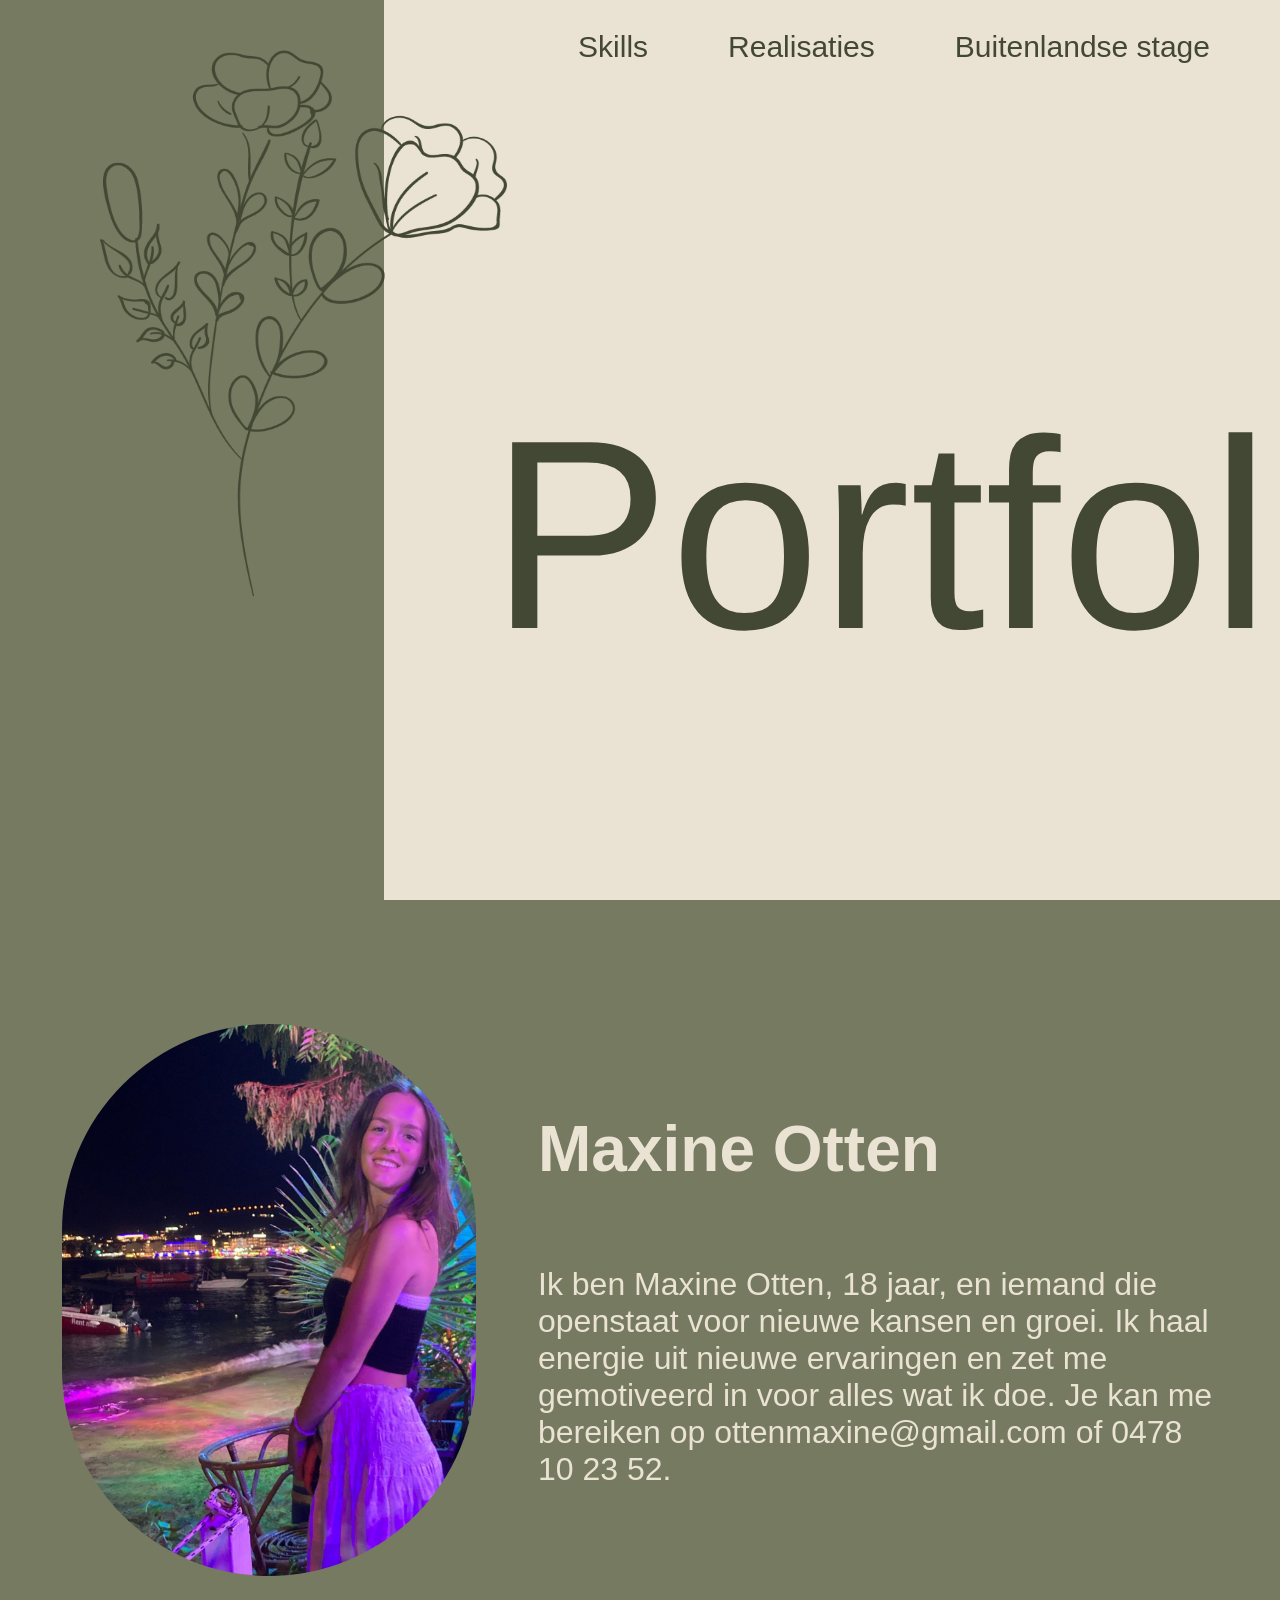
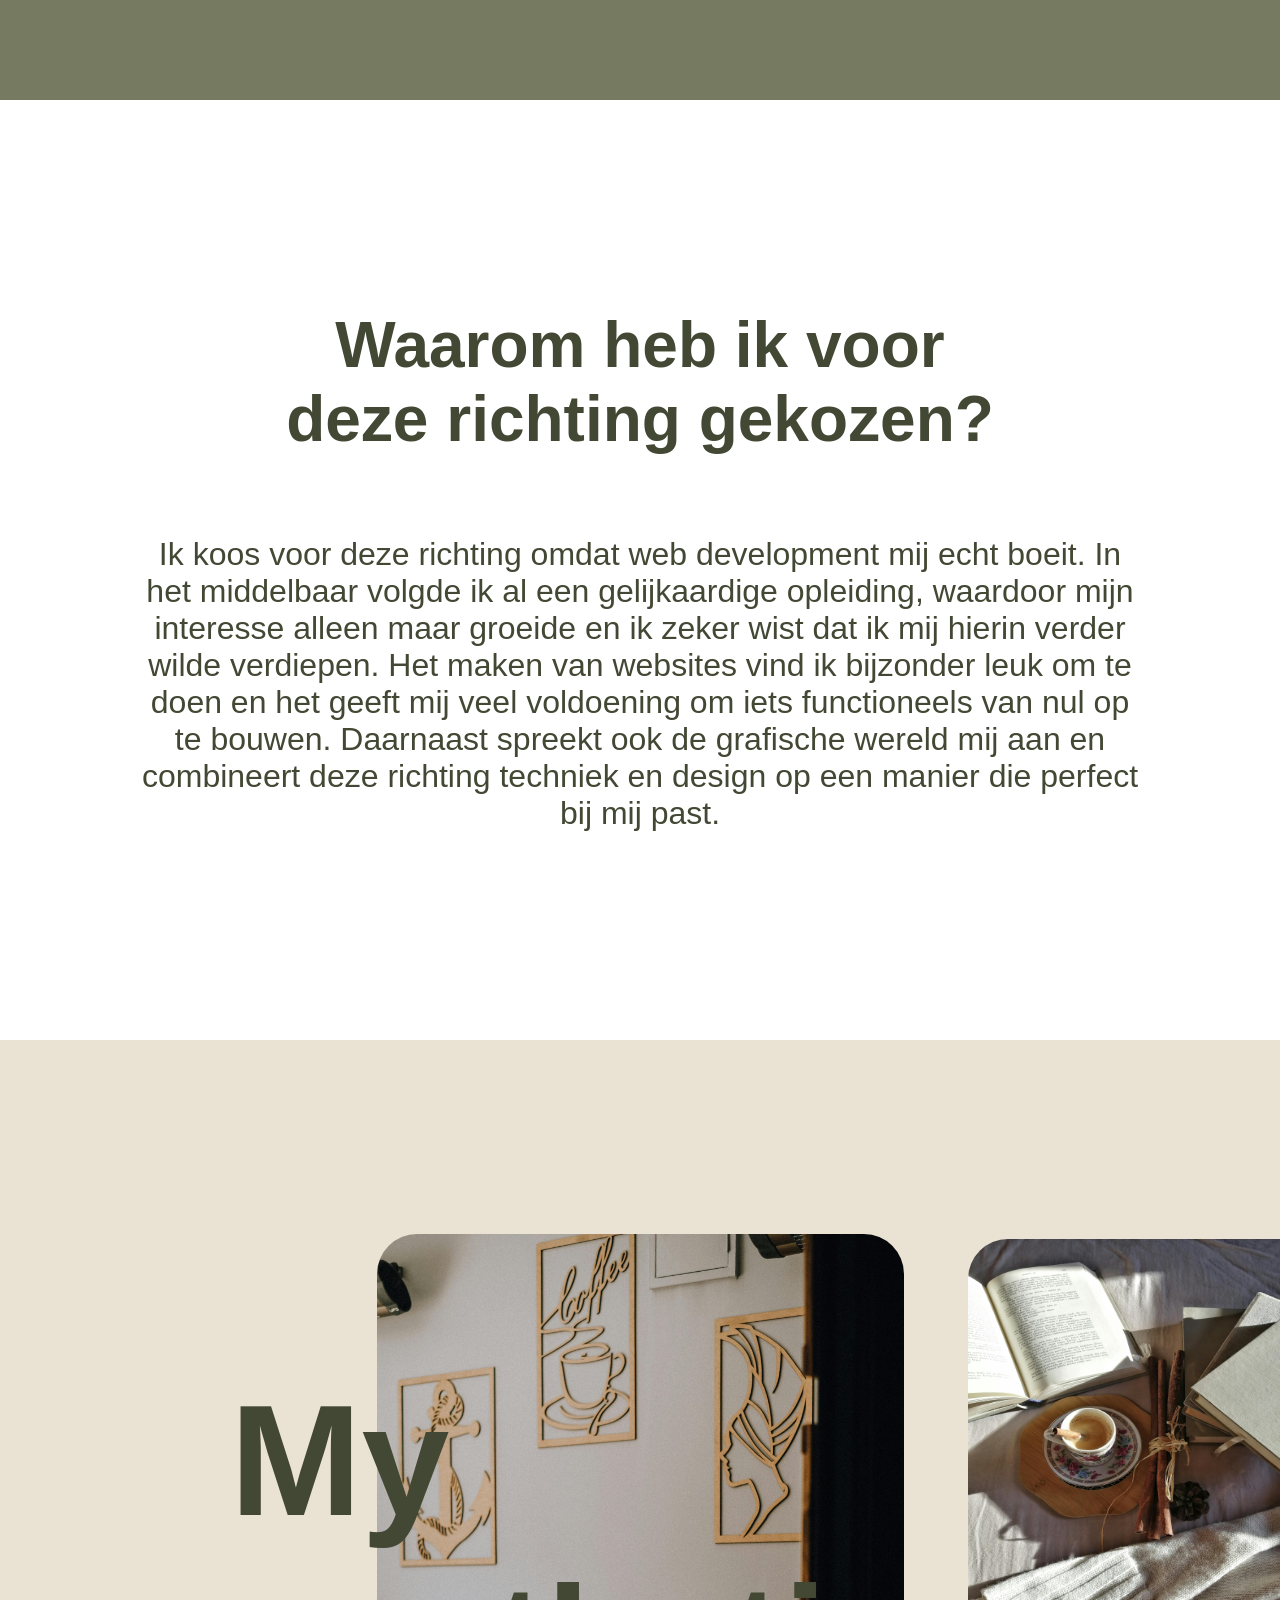
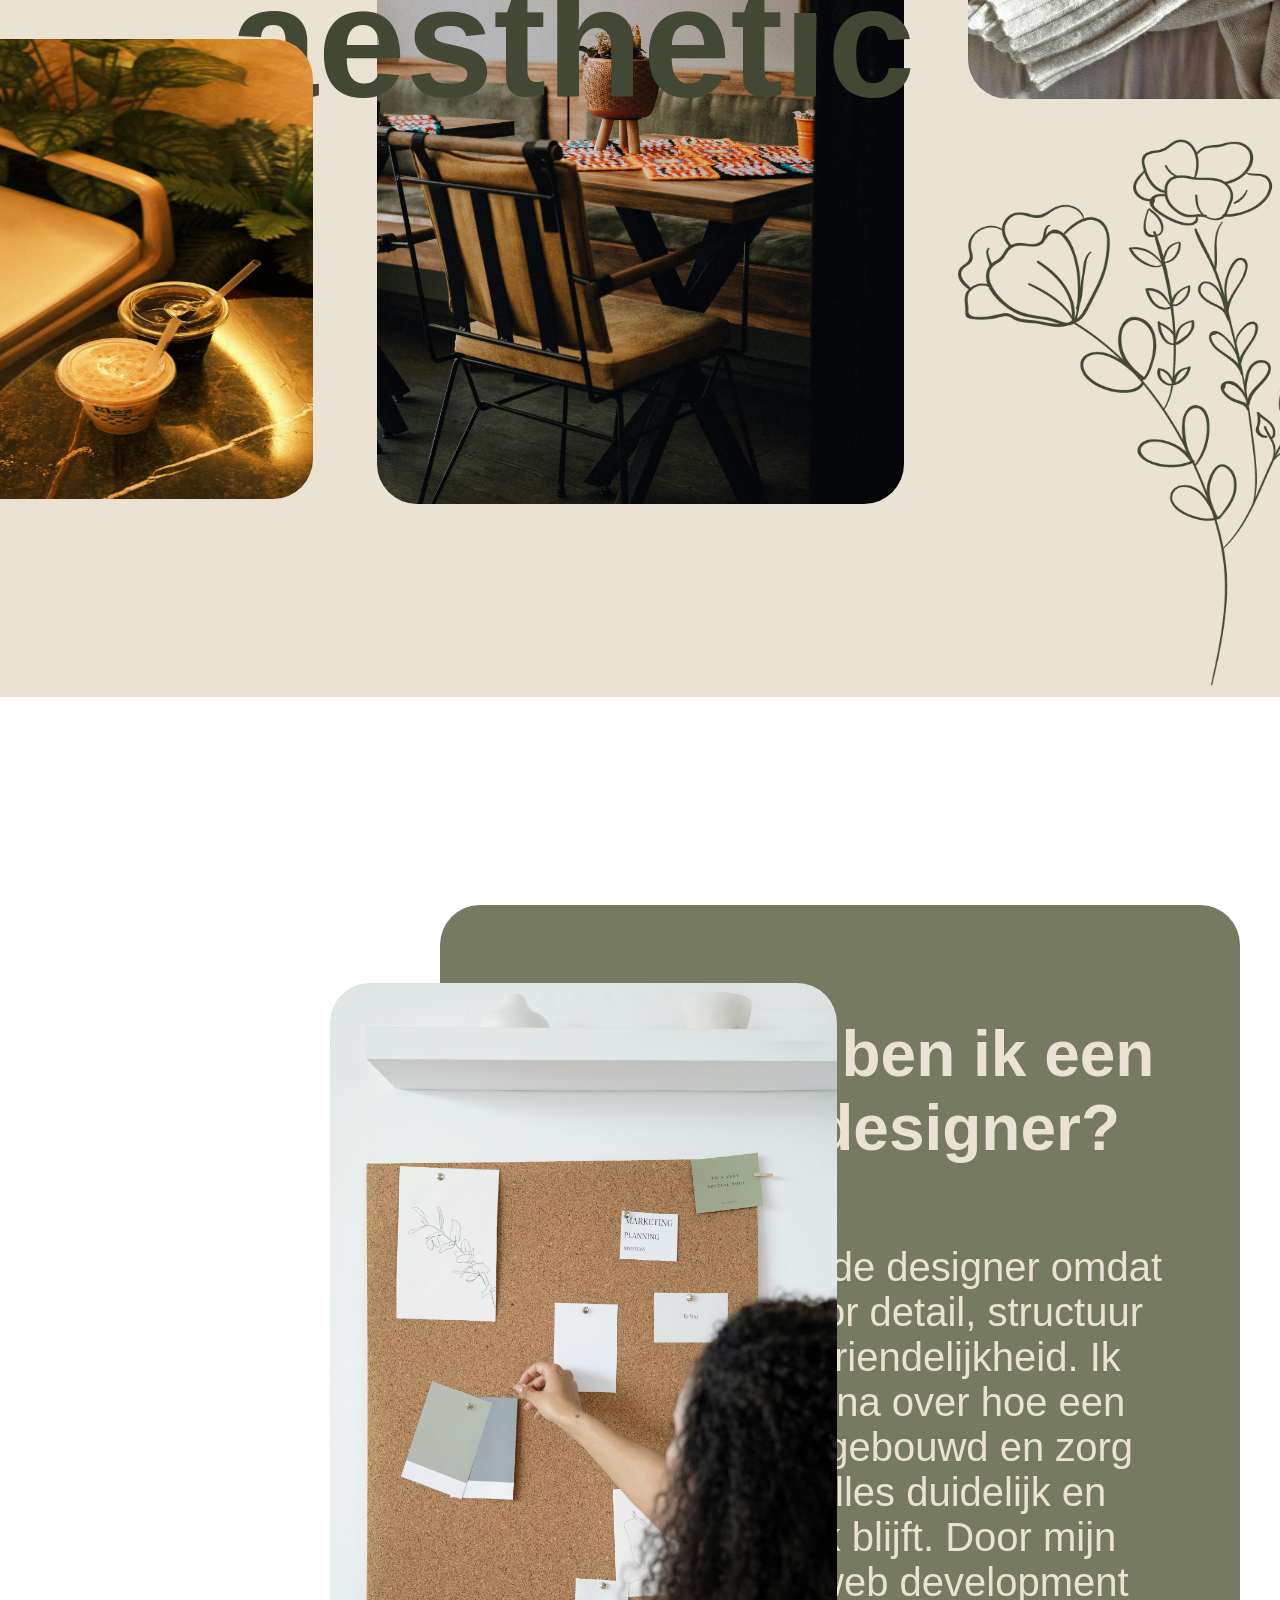
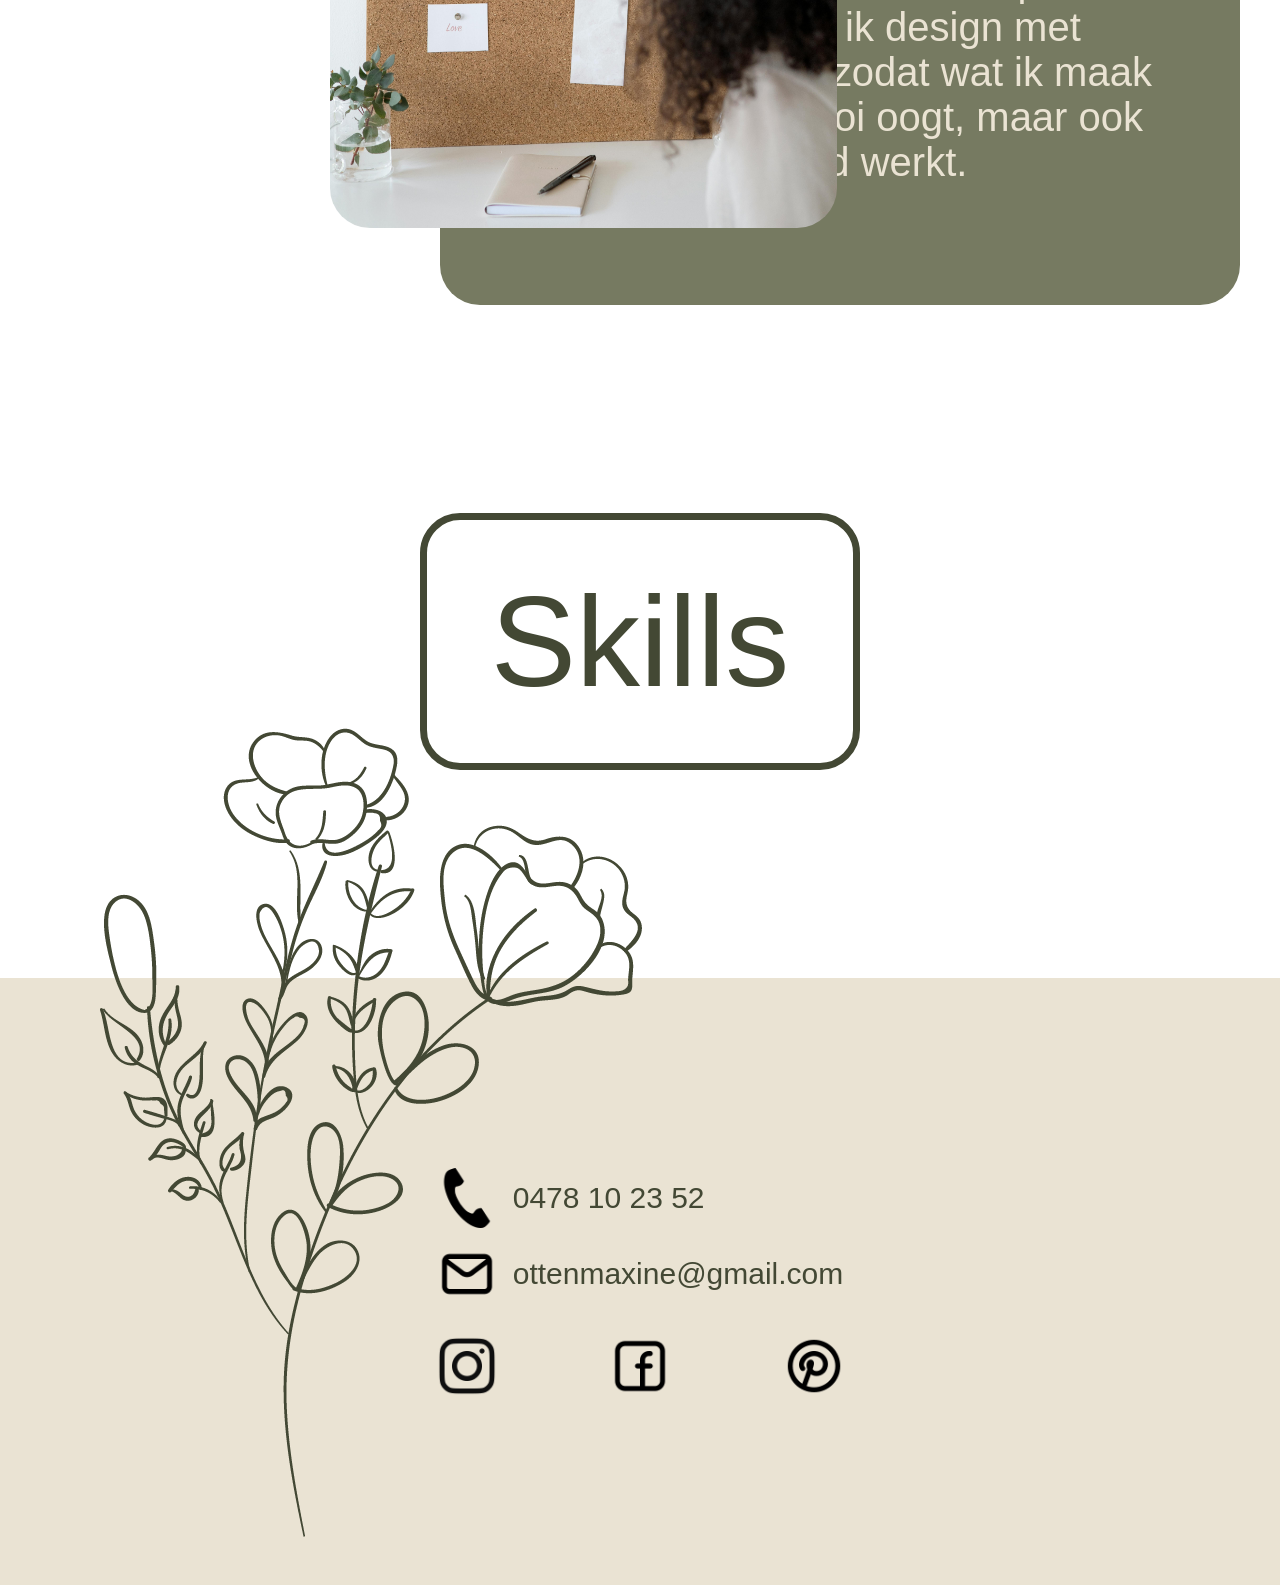
==== index.html @ 7de959f8 "Bestanden verplaatst van lokale repo naar correcte repo." ====
<!DOCTYPE html>
<html lang="nl">
<head>
    <meta charset="UTF-8">
    <title>Portfolio CV - Maxine</title>
    <link rel="stylesheet" href="style.css">
</head>
<body>
    <div class="bloem1">
        <img src="./img/bloem.png" alt="bloem">
    </div>
    <div class="bloem2">
        <img src="./img/bloem.png" alt="bloem">
    </div>
    <div class="pijl-boven">
        <a href="#portfolio"><img src="./icons/arrow-up.png" alt="pijl"></a>
    </div>
    <nav>
        <ul>
            <li><a href="Skills.html">Skills</a></li>
            <li><a href="#">Realisaties</a></li>
            <li><a href="buitelandse-stage.html">Buitenlandse stage</a></li>
        </ul>
    </nav>
    <div class="portfolio" id="portfolio">
        <div class="groen-vlak"></div>
        <h1>Portfolio</h1>
    </div>
    <header>
        <img src="./img/ik.jpg" alt="foto persoon">
        <div class="info">
            <h2>Maxine Otten</h2>
            <p>Ik ben Maxine Otten, 18 jaar, en iemand die openstaat voor nieuwe kansen en groei. Ik haal energie uit nieuwe ervaringen en zet me gemotiveerd in voor alles wat ik doe. Je kan me bereiken op ottenmaxine@gmail.com of 0478 10 23 52.</p>
        </div>
    </header>

    <main>
        <section class="richting">
            <h2>Waarom heb ik voor deze richting gekozen?</h2>
            <p>
                Ik koos voor deze richting omdat web development mij echt boeit. In het middelbaar volgde ik al een gelijkaardige opleiding, waardoor mijn interesse alleen maar groeide en ik zeker wist dat ik mij hierin verder wilde verdiepen. Het maken van websites vind ik bijzonder leuk om te doen en het geeft mij veel voldoening om iets functioneels van nul op te bouwen. Daarnaast spreekt ook de grafische wereld mij aan en combineert deze richting techniek en design op een manier die perfect bij mij past.
            </p>
        </section>

        <section class="vibes">
            <h2>My aesthetic</h2>
            <div class="afbeeldingen-vibes">
                <img class="foto1" src="./img/vibes1.jpg" alt="vibes foto 1">
                <img class="foto2" src="./img/vibes2.jpg" alt="vibes foto 2">
                <img class="foto3" src="./img/vibes3.jpg" alt="vibes foto 3">
            </div>
            <div class="bloem3">
                <img src="./img/bloem.png" alt="bloem">
            </div>
        </section>

        <section class="designer">
            <img src="./img/designer.jpg" alt="designer">
            <div class="designer-info">
                <h2>Waarom ben ik een goede designer?</h2>
                <p>
                    Ik ben een goede designer omdat ik oog heb voor detail, structuur en gebruiksvriendelijkheid. Ik denk logisch na over hoe een website is opgebouwd en zorg ervoor dat alles duidelijk en overzichtelijk blijft. Door mijn interesse in web development combineer ik design met functionaliteit, zodat wat ik maak niet alleen mooi oogt, maar ook goed werkt.
                </p>
            </div>
        </section>

        <section class="button-skills">
            <a href="Skills.html">Skills</a>
        </section>
    </main>

    <div class="bloem4">
        <img src="./img/bloem.png" alt="bloem">
    </div>

    <footer>
        <div class="gegevens">
            <div class="nummer">
                <img src="./icons/nummer.png" alt="telefoonnummer">
                <p>0478 10 23 52</p>
            </div>
            <div class="email">
                <img src="./icons/email.png" alt="email">
                <p>ottenmaxine@gmail.com</p>
            </div>
        </div>
        <div class="socials">
            <img src="./icons/instagram.png" alt="instagram">
            <img src="./icons/facebook.png" alt="facebook">
            <img src="./icons/pintrest.png" alt="pintrest">
        </div>
    </footer>
</body>
</html>
---- style.css ----
*{
    margin: 0;
    padding: 0;
    box-sizing: border-box;
}
html{
    scroll-behavior: smooth;
}
body{
    font-family: 'Arimox', sans-serif;
}
li{
    list-style: none;
}
.bloem1{
    position: relative;
}
.bloem1 img{
    position: absolute;
    top: 50px;
    left: 100px;
    width: 407px;
    height: 547px;
}
.bloem2{
    position: relative;
}
.bloem2 img{
    position: absolute;
    top: 630px;
    left: 1450px;
    width: 407px;
    height: 547px;
    transform: scaleX(-1);
}
.pijl-boven{
    position: fixed;
}
.pijl-boven img{
    position: absolute;
    top: 950px;
    left: 1770px;
    width: 100px;
    height: 100px;
}
nav{
    position: absolute;
    right: 70px;
    top: 30px;
}
nav ul{
    display: flex;
    gap: 5rem;
}
nav a{
    font-size: 30px;
    color: #434834;
    text-decoration: none;
}
a:hover{
    text-decoration: underline;
}
.portfolio{
    height: 100vh;
    display: flex;
    background-color: #EAE3D3;
}
.portfolio h1{
    font-size: 270px;
    font-weight: lighter;
    font-family: 'Aref Ruqaa', sans-serif;
    color: #434834;
    width: 70%;
    position: absolute;
    top: 380px;
    left: 490px;
}
.groen-vlak{
    width: 30%;
    background-color: #767A61;
}
header{
    background-color: #767A61;
    height: 800px;
    display: flex;
    justify-content: space-evenly;
    align-items: center;
    margin-bottom: 13rem;
}
header img{
    width: 414px;
    border-radius: 400px;
}
header h2{
    font-size: 64px;
    color: #EAE3D3;
    margin-bottom: 5rem;
}
header p{
    font-size: 32px;
    font-family: 'Aref Ruqaa', sans-serif;
    color: #EAE3D3;
    width: 680px;
}

.richting{
    display: flex;
    flex-direction: column;
    justify-content: center;
    align-items: center;
    margin-bottom: 13rem;
}
.richting h2{
    font-size: 64px;
    color: #434834;
    text-align: center;
    margin-bottom: 5rem;
    width: 750px;
}
.richting p{
    font-size: 32px;
    color: #434834;
    width: 1000px;
    text-align: center;
}

.vibes{
    background-color: #EAE3D3;
    height: 1257px;
    margin-bottom: 13rem;
    display: flex;
    align-items: center;
    justify-content: center;
}
.vibes h2{
    font-size: 158px;
    font-family: 'Aref Ruqaa', sans-serif;
    color: #434834;
    width: 50px;
    position: absolute;
    top: 2970px;
    left: 230px;
}
.vibes img{
    border-radius: 40px;
}
.afbeeldingen-vibes{
    display: flex;
    align-items: center;
    gap: 4rem;
}
.foto1{
    width: 390px;
    height: 460px;
    position: relative;
    top: 200px;

}
.foto2{
    width: 527px;
    height: 870px;
}
.foto3{
    width: 390px;
    height: 460px;
    position: relative;
    top: -200px;
}
.bloem3{
    position: relative;
}
.bloem3 img{
    position: absolute;
    top: 70px;
    left: -400px;
    width: 407px;
    height: 547px;
    transform: scaleX(-1);
}

.designer{
    display: flex;
    justify-content: center;
    align-items: center;
    margin-left: 25rem;
    margin-bottom: 13rem;
}
.designer-info{
    background-color: #767A61;
    border-radius: 40px;
    height: 1000px;
    width: 800px;
    display: flex;
    flex-direction: column;
    align-items: center;
    padding-left: 3rem;
}
.designer-info h2{
    font-size: 64px;
    color: #EAE3D3;
    text-align: center;
    margin: 7rem 0 5rem 0;
    width: 750px;
}
.designer-info p{
    font-size: 40px;
    color: #EAE3D3;
    width: 600px;
    text-align: center;
    margin-bottom: 5rem;
}
.designer img{
    width: 507px;
    height: 845px;
    border-radius: 40px;
    position: absolute;
    left: 330px;
}
.button-skills{
    display: flex;
    justify-content: center;
    align-items: center;
    margin-bottom: 13rem;
}

.button-skills a{
    text-decoration: none;
    font-size: 128px;
    font-family: 'Aref Ruqaa', sans-serif;
    color: #434834;
    border: 7px solid #434834;
    padding: 3rem 4rem;
    border-radius: 40px;
}

.bloem4{
    position: relative;
}
.bloem4 img{
    position: absolute;
    top: -250px;
    left: 100px;
}

footer{
    display: flex;
    flex-direction: column;
    justify-content: center;
    align-items: center;
    gap: 2rem;
    background: #EAE3D3;
    height: 607px;
}
footer p{
    font-size: 30px;
    color: #434834;
}
footer img{
    width: 60px;
}
.gegevens{
    display: flex;
    flex-direction: column;
    gap: 1rem;
}
.nummer, .email{
    display: flex;
    justify-content: left;
    align-items: center;
    gap: 1rem;
}
.socials{
    display: flex;
    justify-content: space-between;
    gap: 1rem;
    width: 407px;
}
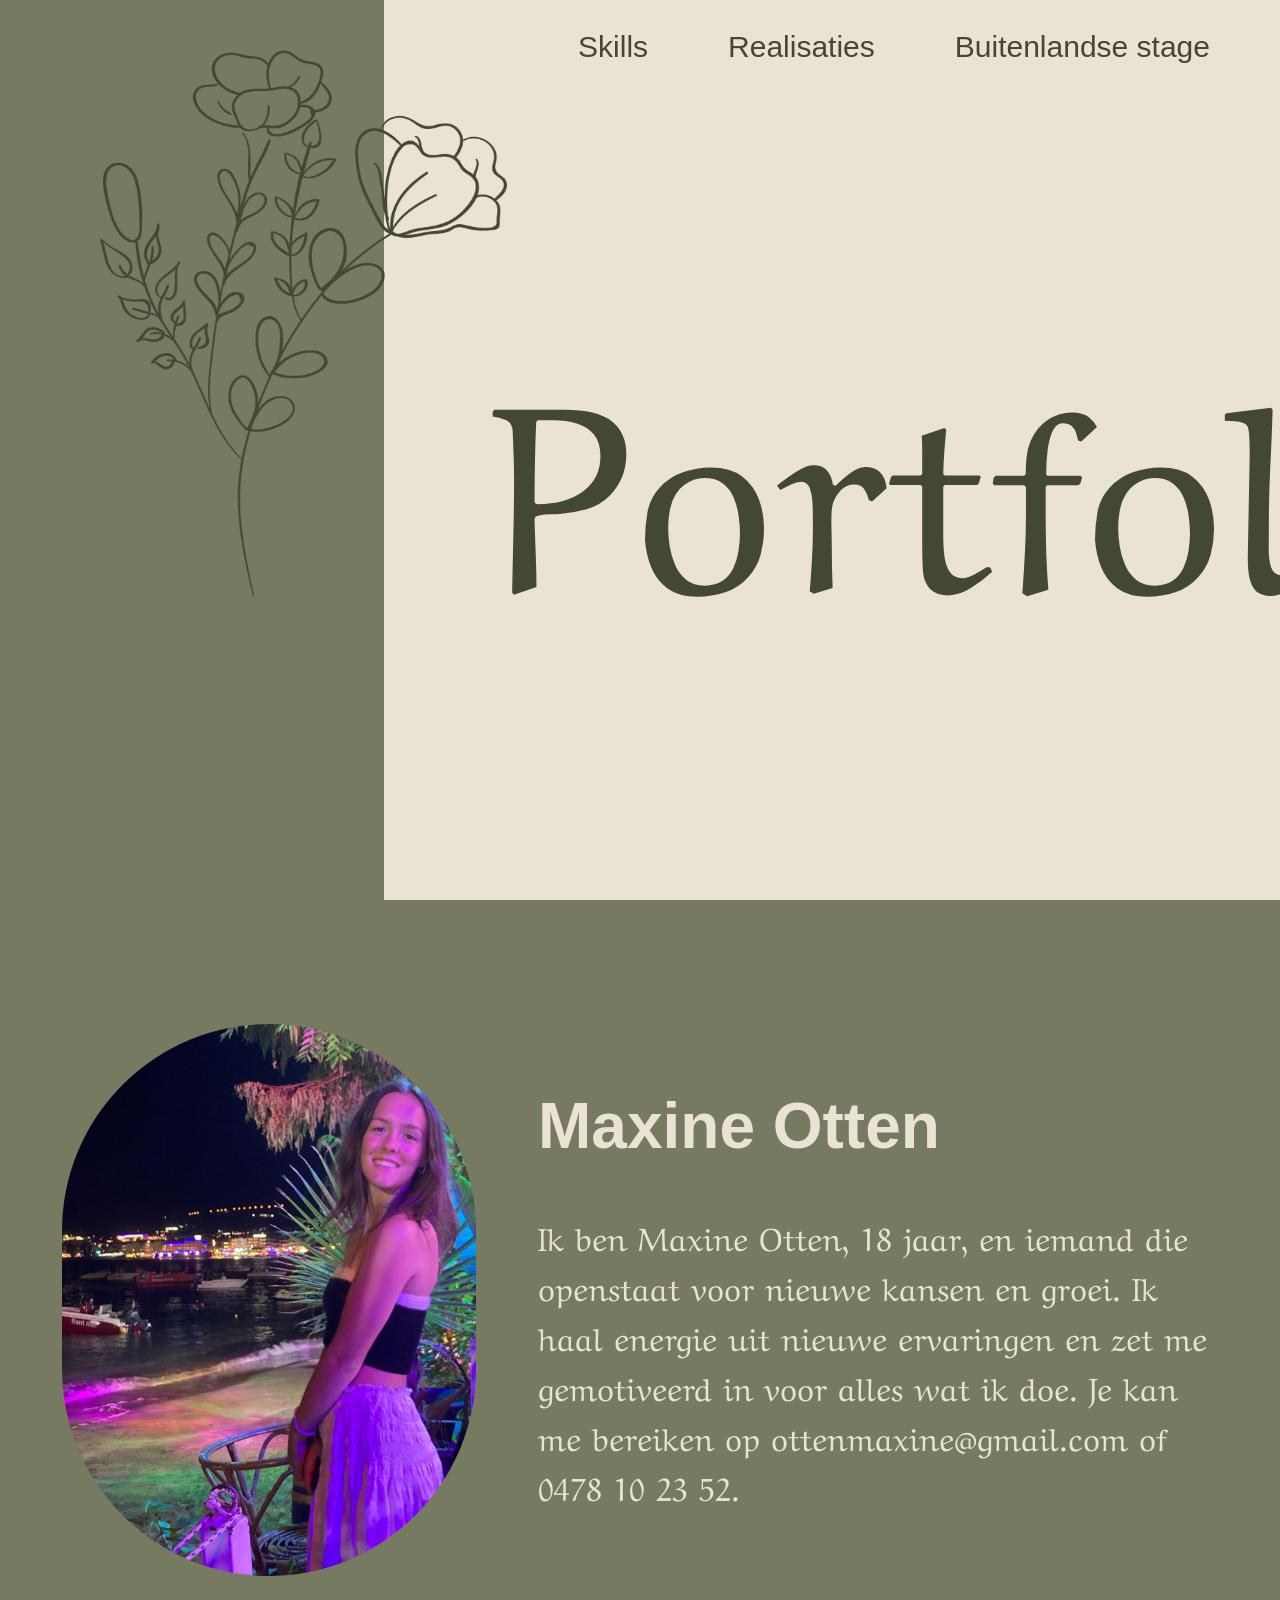
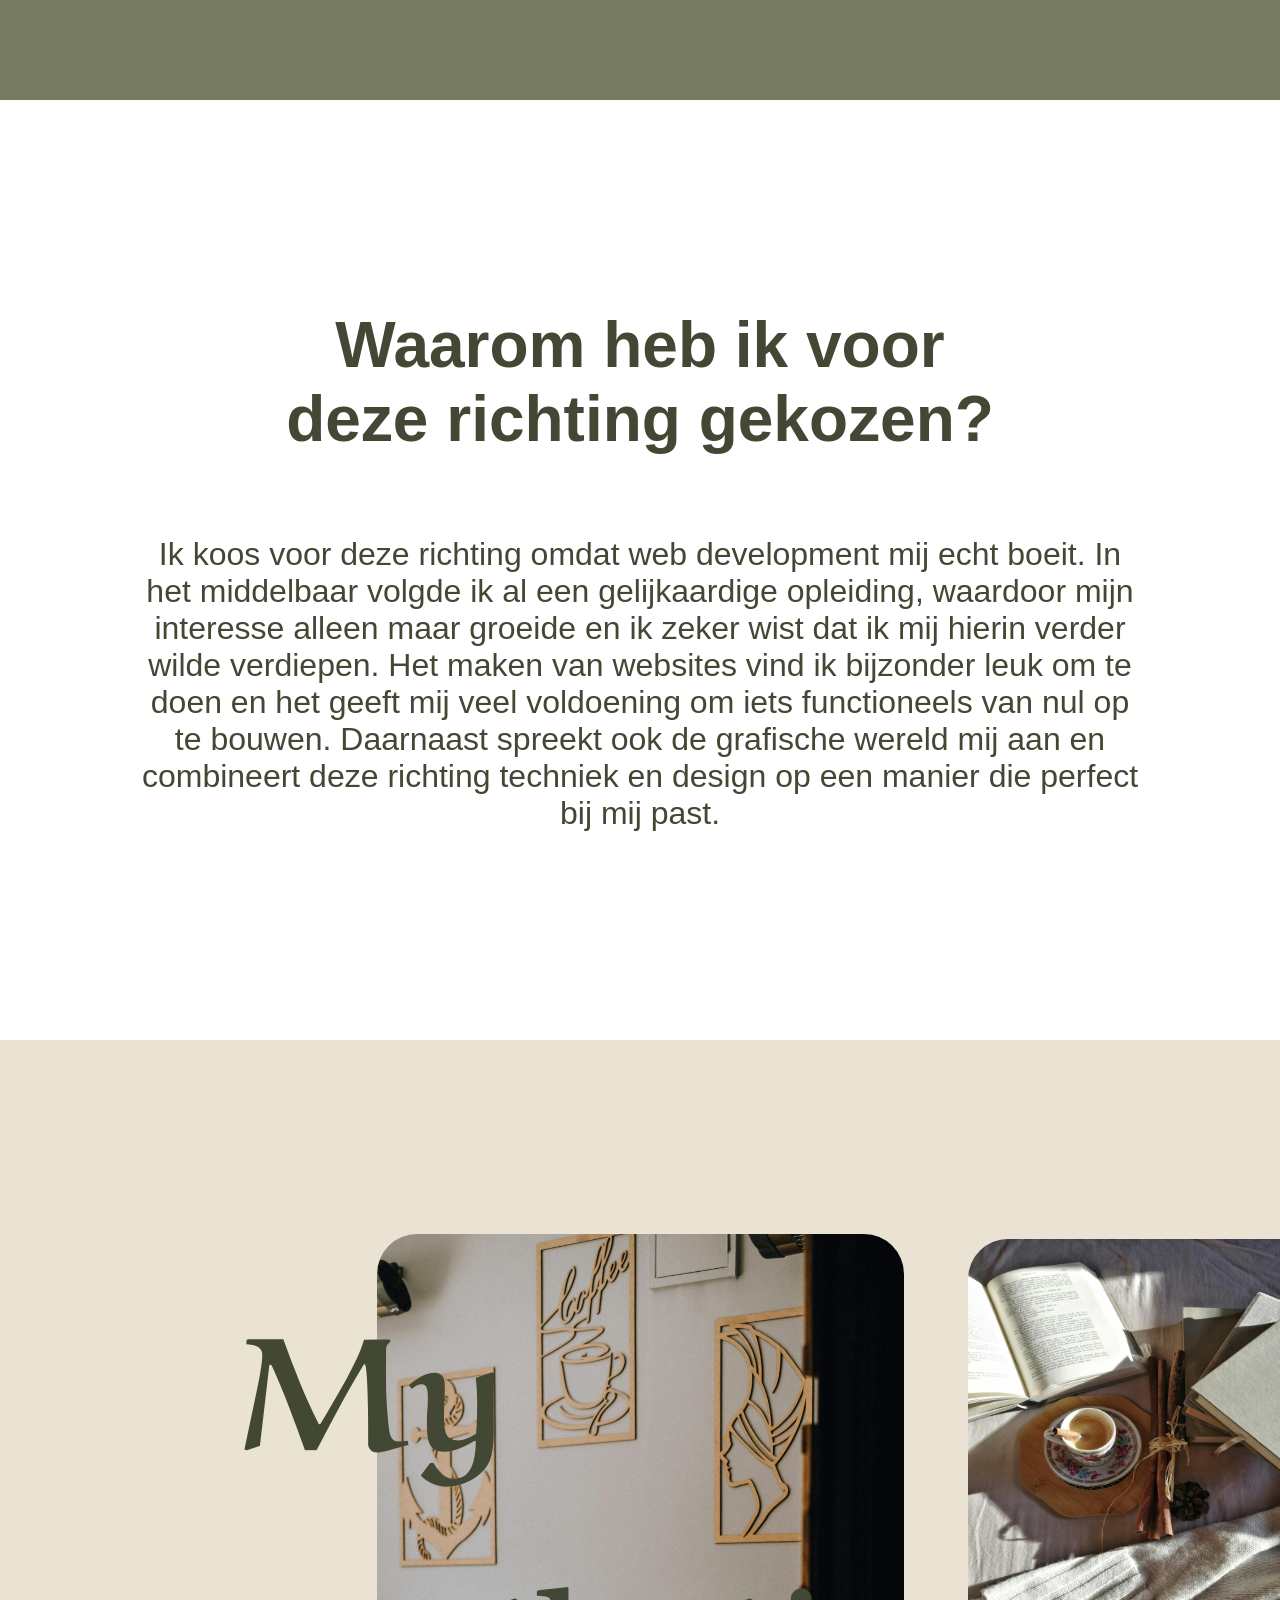
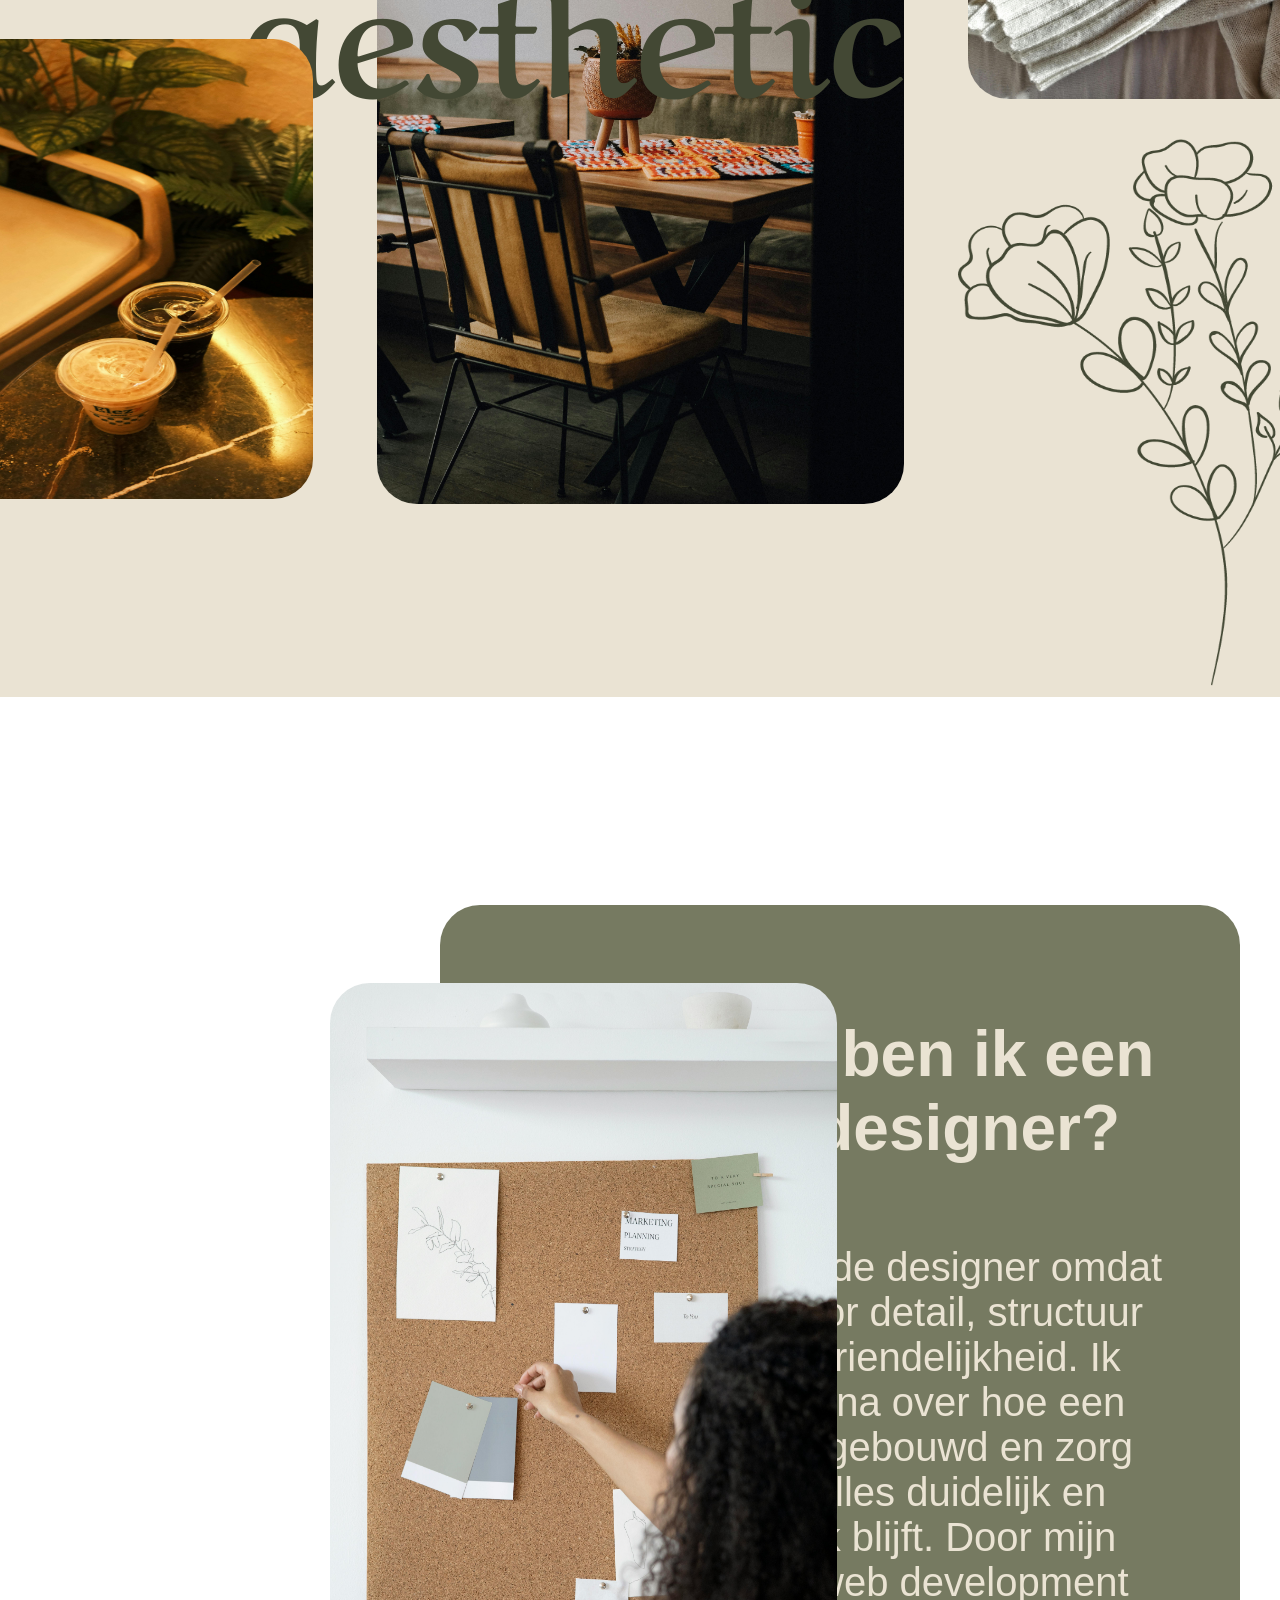
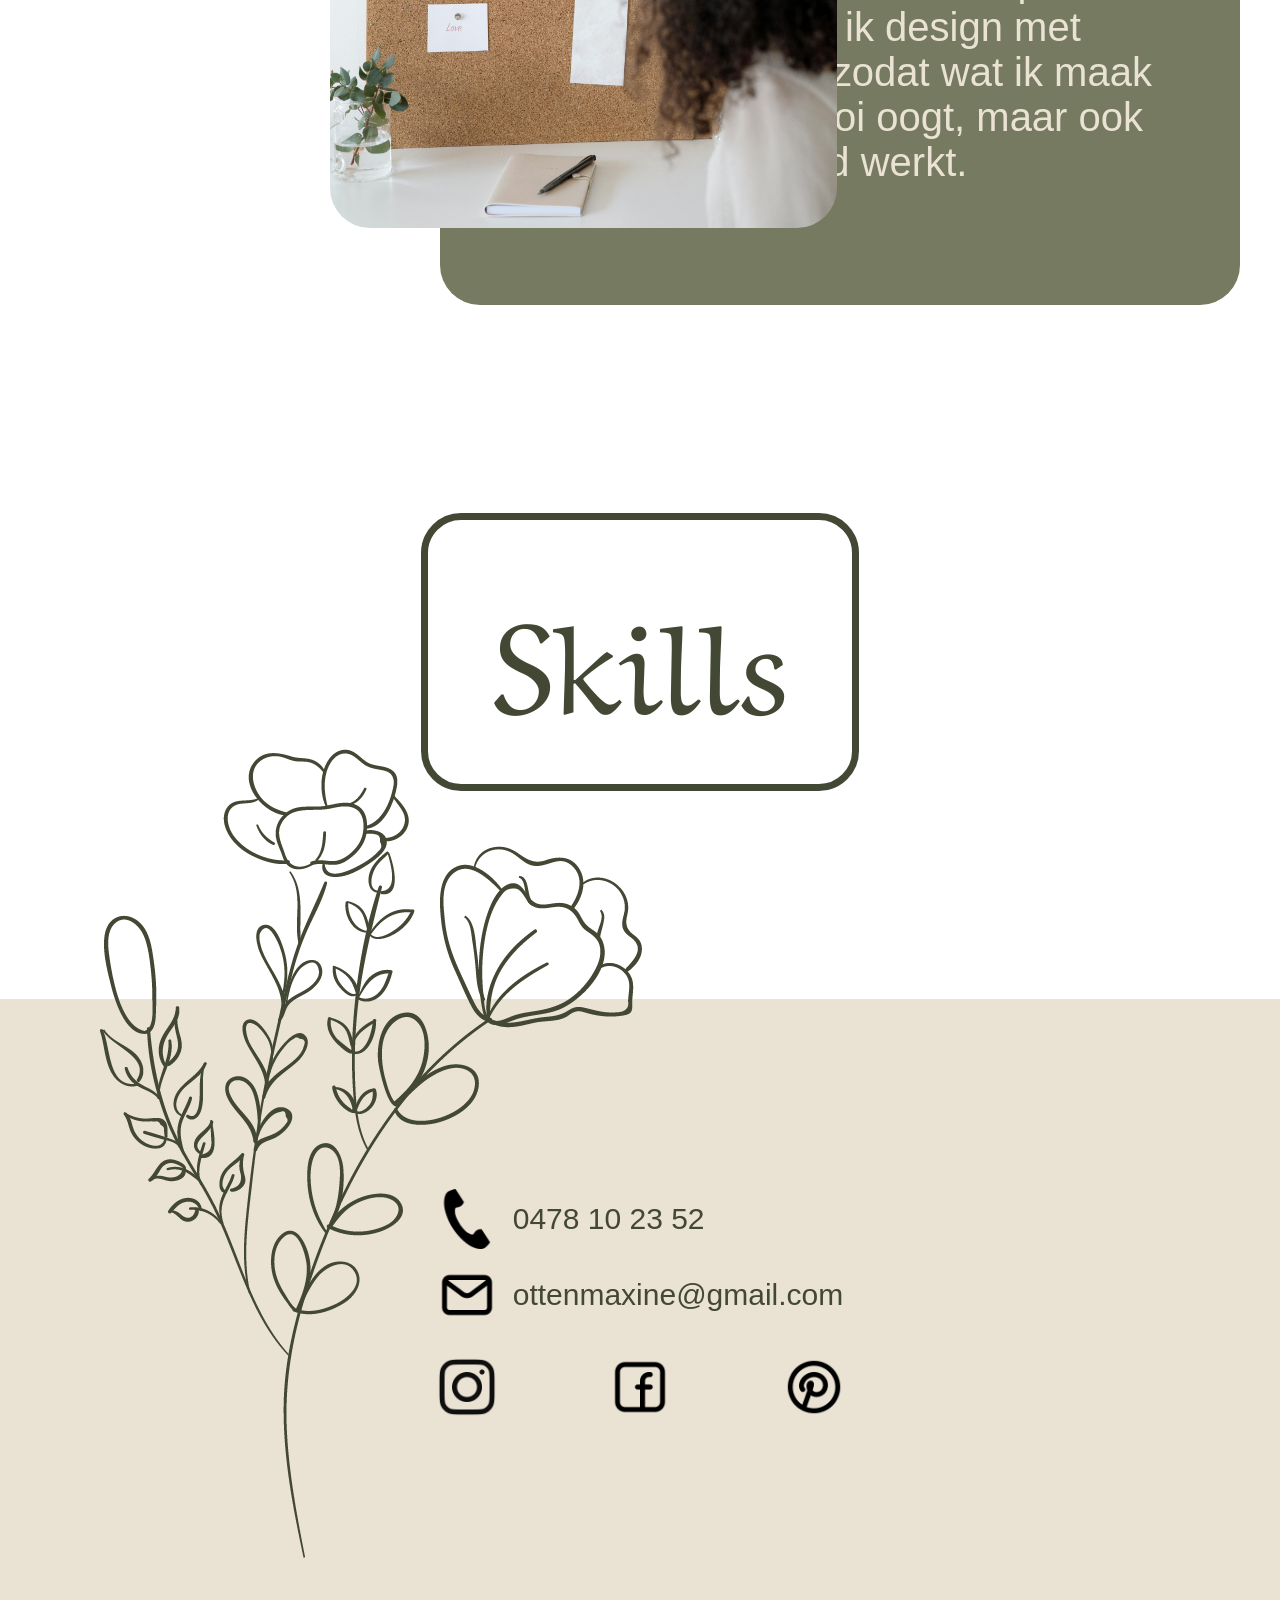
==== commit 6a0dd759: "realisaties.html toegevoegd" ====
--- a/index.html
+++ b/index.html
@@ -18,7 +18,7 @@
     <nav>
         <ul>
             <li><a href="Skills.html">Skills</a></li>
-            <li><a href="#">Realisaties</a></li>
+            <li><a href="realisaties.html">Realisaties</a></li>
             <li><a href="buitelandse-stage.html">Buitenlandse stage</a></li>
         </ul>
     </nav>
--- a/style.css
+++ b/style.css
@@ -1,3 +1,4 @@
+@import url('https://fonts.googleapis.com/css2?family=Aref+Ruqaa:wght@400;700&display=swap');
 *{
     margin: 0;
     padding: 0;
@@ -72,7 +73,7 @@
     color: #434834;
     width: 70%;
     position: absolute;
-    top: 380px;
+    top: 250px;
     left: 490px;
 }
 .groen-vlak{
@@ -94,7 +95,7 @@
 header h2{
     font-size: 64px;
     color: #EAE3D3;
-    margin-bottom: 5rem;
+    margin-bottom: 3rem;
 }
 header p{
     font-size: 32px;
@@ -138,8 +139,8 @@
     color: #434834;
     width: 50px;
     position: absolute;
-    top: 2970px;
-    left: 230px;
+    top: 2850px;
+    left: 240px;
 }
 .vibes img{
     border-radius: 40px;
@@ -229,7 +230,7 @@
     font-family: 'Aref Ruqaa', sans-serif;
     color: #434834;
     border: 7px solid #434834;
-    padding: 3rem 4rem;
+    padding: 2rem 4rem;
     border-radius: 40px;
 }
 
